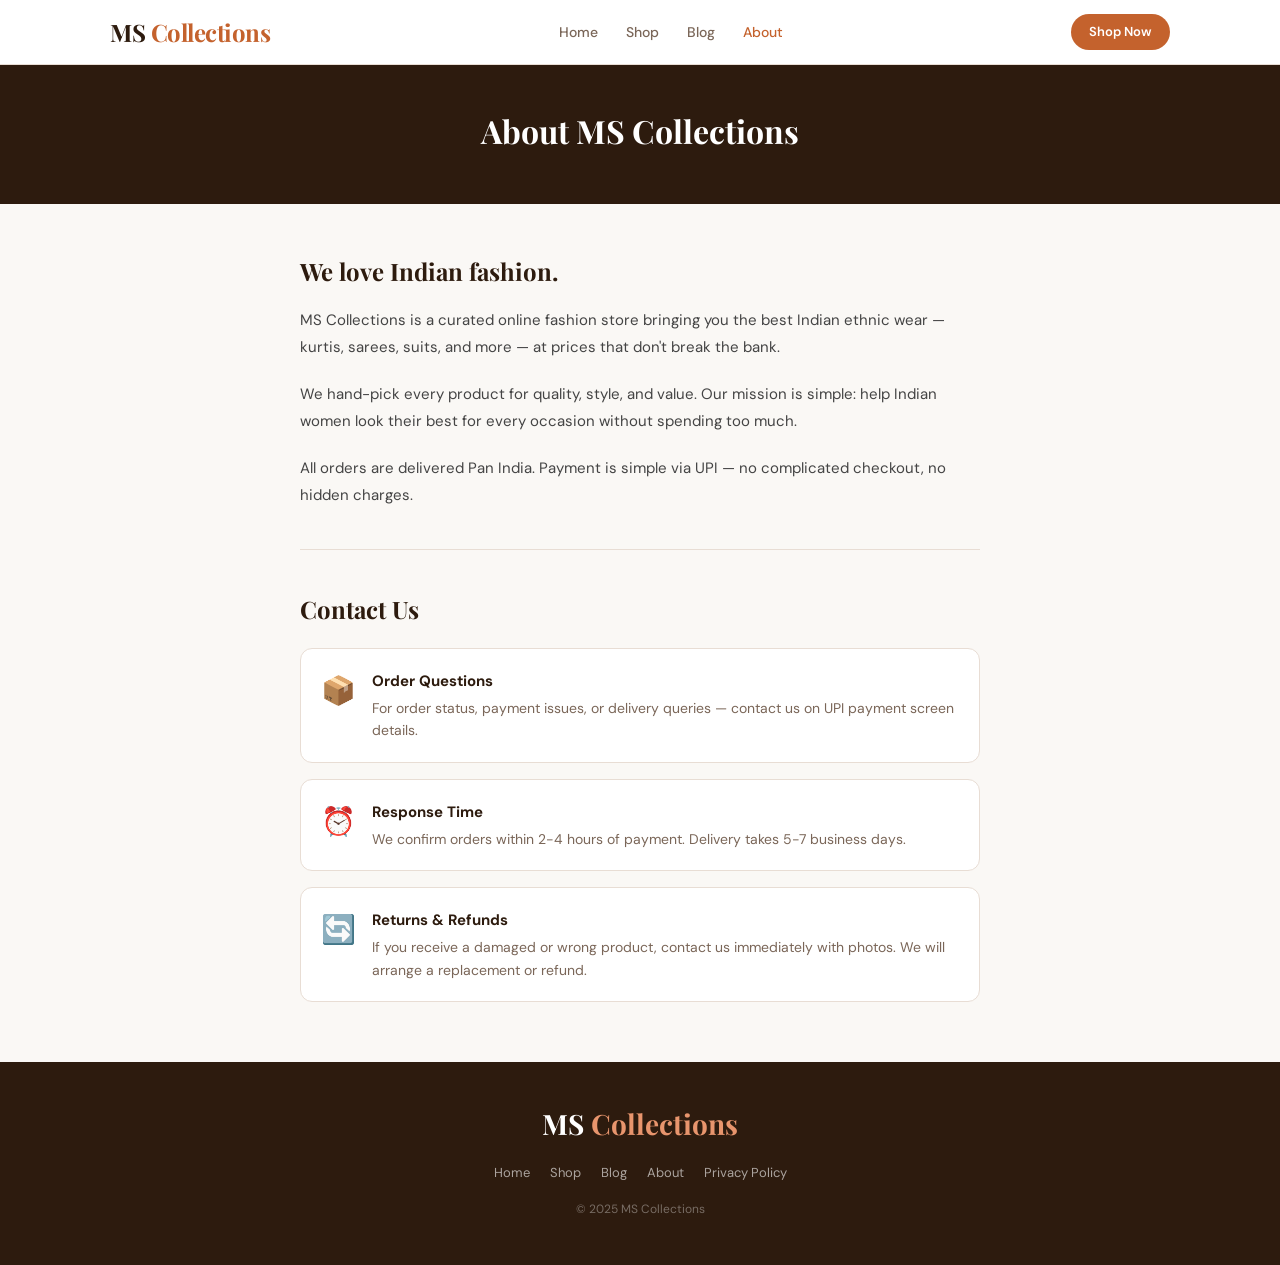
==== about.html @ 74208bf3 "Add files via upload" ====
<!DOCTYPE html>
<html lang="en">
<head>
  <meta charset="UTF-8">
  <meta name="viewport" content="width=device-width, initial-scale=1.0">
  <title>About Us — MS Collections</title>
  <link rel="stylesheet" href="css/style.css">
  <script async src="https://pagead2.googlesyndication.com/pagead/js/adsbygoogle.js?client=ca-pub-4828452503602033"
     crossorigin="anonymous"></script>
</head>
<body>

<nav>
  <div class="nav-inner">
    <a href="index.html" class="logo">MS <span>Collections</span></a>
    <ul class="nav-links">
      <li><a href="index.html">Home</a></li>
      <li><a href="products.html">Shop</a></li>
      <li><a href="blog.html">Blog</a></li>
      <li><a href="about.html" class="active">About</a></li>
    </ul>
    <div class="nav-right">
      <a href="products.html" class="cart-btn">Shop Now</a>
    </div>
  </div>
</nav>

<div style="background:#2d1b0e;padding:40px 20px;text-align:center;color:white">
  <div style="font-family:'Playfair Display',serif;font-size:32px;font-weight:700;margin-bottom:8px">About MS Collections</div>
</div>

<div class="container" style="padding-top:48px;padding-bottom:60px;max-width:720px">

  <div style="font-family:'Playfair Display',serif;font-size:24px;font-weight:700;margin-bottom:16px;color:#2d1b0e">We love Indian fashion.</div>
  <p style="font-size:15px;line-height:1.8;color:#444;margin-bottom:20px">MS Collections is a curated online fashion store bringing you the best Indian ethnic wear — kurtis, sarees, suits, and more — at prices that don't break the bank.</p>
  <p style="font-size:15px;line-height:1.8;color:#444;margin-bottom:20px">We hand-pick every product for quality, style, and value. Our mission is simple: help Indian women look their best for every occasion without spending too much.</p>
  <p style="font-size:15px;line-height:1.8;color:#444;margin-bottom:40px">All orders are delivered Pan India. Payment is simple via UPI — no complicated checkout, no hidden charges.</p>

  <hr style="border:none;border-top:1px solid #e8ddd4;margin:40px 0">

  <!-- CONTACT -->
  <div id="contact">
    <div style="font-family:'Playfair Display',serif;font-size:24px;font-weight:700;margin-bottom:20px;color:#2d1b0e">Contact Us</div>

    <div style="display:grid;gap:16px">
      <div style="background:#fff;border:1px solid #e8ddd4;border-radius:12px;padding:20px;display:flex;align-items:flex-start;gap:16px">
        <div style="font-size:28px">📦</div>
        <div>
          <div style="font-weight:700;margin-bottom:4px">Order Questions</div>
          <div style="font-size:14px;color:#7a6658">For order status, payment issues, or delivery queries — contact us on UPI payment screen details.</div>
        </div>
      </div>
      <div style="background:#fff;border:1px solid #e8ddd4;border-radius:12px;padding:20px;display:flex;align-items:flex-start;gap:16px">
        <div style="font-size:28px">⏰</div>
        <div>
          <div style="font-weight:700;margin-bottom:4px">Response Time</div>
          <div style="font-size:14px;color:#7a6658">We confirm orders within 2-4 hours of payment. Delivery takes 5-7 business days.</div>
        </div>
      </div>
      <div style="background:#fff;border:1px solid #e8ddd4;border-radius:12px;padding:20px;display:flex;align-items:flex-start;gap:16px">
        <div style="font-size:28px">🔄</div>
        <div>
          <div style="font-weight:700;margin-bottom:4px">Returns & Refunds</div>
          <div style="font-size:14px;color:#7a6658">If you receive a damaged or wrong product, contact us immediately with photos. We will arrange a replacement or refund.</div>
        </div>
      </div>
    </div>
  </div>

</div>

<footer>
  <div class="footer-logo">MS <span>Collections</span></div>
  <div class="footer-links">
    <a href="index.html">Home</a>
    <a href="products.html">Shop</a>
    <a href="blog.html">Blog</a>
    <a href="about.html">About</a>
    <a href="privacy.html">Privacy Policy</a>
  </div>
  <p style="margin-top:16px;font-size:12px;opacity:0.5">&copy; 2025 MS Collections</p>
</footer>

</body>
</html>
---- css/style.css ----
@import url('https://fonts.googleapis.com/css2?family=Playfair+Display:wght@400;600;700&family=DM+Sans:wght@300;400;500;600&display=swap');

:root {
  --bg: #faf8f5;
  --bg2: #f3ede6;
  --primary: #2d1b0e;
  --accent: #c4622d;
  --accent2: #e8956d;
  --text: #2d1b0e;
  --text2: #7a6658;
  --text3: #a89080;
  --white: #ffffff;
  --border: #e8ddd4;
  --card-bg: #ffffff;
  --success: #3a7d44;
  --font-display: 'Playfair Display', serif;
  --font-body: 'DM Sans', sans-serif;
  --radius: 12px;
  --radius-sm: 8px;
  --shadow: 0 2px 16px rgba(45,27,14,0.08);
  --shadow-hover: 0 8px 32px rgba(45,27,14,0.14);
}

* { box-sizing: border-box; margin: 0; padding: 0; }

html { scroll-behavior: smooth; }

body {
  font-family: var(--font-body);
  background: var(--bg);
  color: var(--text);
  font-size: 15px;
  line-height: 1.6;
}

/* ── NAV ─────────────────────────────── */
nav {
  background: var(--white);
  border-bottom: 1px solid var(--border);
  position: sticky;
  top: 0;
  z-index: 100;
}

.nav-inner {
  max-width: 1100px;
  margin: 0 auto;
  padding: 0 20px;
  display: flex;
  align-items: center;
  justify-content: space-between;
  height: 64px;
}

.logo {
  font-family: var(--font-display);
  font-size: 24px;
  font-weight: 700;
  color: var(--primary);
  text-decoration: none;
  letter-spacing: -0.5px;
}

.logo span { color: var(--accent); }

.nav-links {
  display: flex;
  gap: 28px;
  list-style: none;
}

.nav-links a {
  text-decoration: none;
  color: var(--text2);
  font-size: 14px;
  font-weight: 500;
  transition: color 0.2s;
}

.nav-links a:hover, .nav-links a.active { color: var(--accent); }

.nav-right { display: flex; align-items: center; gap: 16px; }

.cart-btn {
  background: var(--accent);
  color: white;
  border: none;
  padding: 8px 18px;
  border-radius: 20px;
  font-family: var(--font-body);
  font-size: 13px;
  font-weight: 600;
  cursor: pointer;
  transition: background 0.2s;
  text-decoration: none;
  display: inline-block;
}

.cart-btn:hover { background: #a8501f; }

/* ── CONTAINER ───────────────────────── */
.container {
  max-width: 1100px;
  margin: 0 auto;
  padding: 0 20px;
}

/* ── HERO ────────────────────────────── */
.hero {
  background: linear-gradient(135deg, #2d1b0e 0%, #5c3420 100%);
  color: white;
  padding: 80px 20px;
  text-align: center;
  position: relative;
  overflow: hidden;
}

.hero::before {
  content: '';
  position: absolute;
  top: -50%;
  right: -20%;
  width: 600px;
  height: 600px;
  background: radial-gradient(circle, rgba(196,98,45,0.3) 0%, transparent 70%);
  pointer-events: none;
}

.hero-tag {
  display: inline-block;
  background: rgba(196,98,45,0.3);
  color: var(--accent2);
  font-size: 12px;
  font-weight: 600;
  letter-spacing: .1em;
  text-transform: uppercase;
  padding: 5px 14px;
  border-radius: 20px;
  margin-bottom: 20px;
}

.hero h1 {
  font-family: var(--font-display);
  font-size: clamp(32px, 5vw, 56px);
  font-weight: 700;
  line-height: 1.2;
  margin-bottom: 16px;
}

.hero p {
  font-size: 16px;
  color: rgba(255,255,255,0.7);
  margin-bottom: 32px;
  max-width: 500px;
  margin-left: auto;
  margin-right: auto;
}

.hero-btns { display: flex; gap: 12px; justify-content: center; flex-wrap: wrap; }

.btn-primary {
  background: var(--accent);
  color: white;
  padding: 13px 28px;
  border-radius: 24px;
  text-decoration: none;
  font-weight: 600;
  font-size: 14px;
  transition: all 0.2s;
  display: inline-block;
}

.btn-primary:hover { background: #a8501f; transform: translateY(-1px); }

.btn-outline {
  background: transparent;
  color: white;
  padding: 13px 28px;
  border-radius: 24px;
  border: 1.5px solid rgba(255,255,255,0.4);
  text-decoration: none;
  font-weight: 600;
  font-size: 14px;
  transition: all 0.2s;
  display: inline-block;
}

.btn-outline:hover { background: rgba(255,255,255,0.1); }

/* ── SECTION TITLES ──────────────────── */
.section-header {
  text-align: center;
  margin-bottom: 40px;
}

.section-tag {
  font-size: 12px;
  font-weight: 600;
  letter-spacing: .1em;
  text-transform: uppercase;
  color: var(--accent);
  margin-bottom: 8px;
}

.section-title {
  font-family: var(--font-display);
  font-size: 32px;
  font-weight: 700;
  color: var(--primary);
}

/* ── PRODUCT CARD ────────────────────── */
.products-grid {
  display: grid;
  grid-template-columns: repeat(auto-fill, minmax(230px, 1fr));
  gap: 20px;
}

.product-card {
  background: var(--card-bg);
  border-radius: var(--radius);
  overflow: hidden;
  border: 1px solid var(--border);
  transition: all 0.25s;
  text-decoration: none;
  color: inherit;
  display: block;
}

.product-card:hover {
  transform: translateY(-4px);
  box-shadow: var(--shadow-hover);
}

.product-img {
  width: 100%;
  height: 220px;
  object-fit: cover;
  background: var(--bg2);
  display: flex;
  align-items: center;
  justify-content: center;
  font-size: 40px;
}

.product-img img {
  width: 100%;
  height: 100%;
  object-fit: cover;
}

.product-info { padding: 14px 16px; }

.product-category {
  font-size: 11px;
  font-weight: 600;
  text-transform: uppercase;
  letter-spacing: .08em;
  color: var(--accent);
  margin-bottom: 4px;
}

.product-name {
  font-size: 14px;
  font-weight: 600;
  color: var(--primary);
  margin-bottom: 8px;
  line-height: 1.4;
}

.product-price {
  font-size: 18px;
  font-weight: 700;
  color: var(--accent);
}

.product-price span {
  font-size: 13px;
  font-weight: 400;
  color: var(--text3);
  margin-left: 6px;
}

.add-cart-btn {
  display: block;
  width: 100%;
  background: var(--primary);
  color: white;
  border: none;
  padding: 10px;
  border-radius: var(--radius-sm);
  font-family: var(--font-body);
  font-size: 13px;
  font-weight: 600;
  cursor: pointer;
  margin-top: 10px;
  transition: background 0.2s;
  text-align: center;
}

.add-cart-btn:hover { background: var(--accent); }

/* ── CATEGORIES BAR ──────────────────── */
.categories {
  display: flex;
  gap: 10px;
  flex-wrap: wrap;
  margin-bottom: 28px;
}

.cat-btn {
  background: var(--white);
  border: 1.5px solid var(--border);
  color: var(--text2);
  padding: 7px 16px;
  border-radius: 20px;
  font-family: var(--font-body);
  font-size: 13px;
  font-weight: 500;
  cursor: pointer;
  transition: all 0.2s;
}

.cat-btn:hover, .cat-btn.active {
  background: var(--accent);
  border-color: var(--accent);
  color: white;
}

/* ── BLOG CARD ───────────────────────── */
.blogs-grid {
  display: grid;
  grid-template-columns: repeat(auto-fill, minmax(300px, 1fr));
  gap: 24px;
}

.blog-card {
  background: var(--card-bg);
  border-radius: var(--radius);
  overflow: hidden;
  border: 1px solid var(--border);
  transition: all 0.25s;
  text-decoration: none;
  color: inherit;
  display: block;
}

.blog-card:hover { transform: translateY(-3px); box-shadow: var(--shadow-hover); }

.blog-card img {
  width: 100%;
  height: 180px;
  object-fit: cover;
  background: var(--bg2);
}

.blog-info { padding: 18px; }

.blog-cat {
  font-size: 11px;
  font-weight: 600;
  text-transform: uppercase;
  letter-spacing: .08em;
  color: var(--accent);
  margin-bottom: 6px;
}

.blog-title {
  font-family: var(--font-display);
  font-size: 17px;
  font-weight: 600;
  color: var(--primary);
  margin-bottom: 8px;
  line-height: 1.4;
}

.blog-excerpt {
  font-size: 13px;
  color: var(--text2);
  line-height: 1.6;
  margin-bottom: 12px;
}

.blog-date { font-size: 12px; color: var(--text3); }

/* ── ADSENSE PLACEHOLDER ─────────────── */
.ad-slot {
  background: var(--bg2);
  border: 1px dashed var(--border);
  border-radius: var(--radius-sm);
  padding: 20px;
  text-align: center;
  color: var(--text3);
  font-size: 12px;
  margin: 24px 0;
}

.ad-slot-banner { height: 90px; line-height: 70px; }

.ad-slot-square { height: 250px; line-height: 230px; }

/* ── SECTION SPACING ─────────────────── */
.section { padding: 60px 0; }

.section-alt { background: var(--bg2); }

/* ── ORDER PAGE ──────────────────────── */
.order-box {
  max-width: 600px;
  margin: 40px auto;
  background: var(--card-bg);
  border-radius: var(--radius);
  border: 1px solid var(--border);
  padding: 32px;
}

.upi-box {
  background: var(--bg2);
  border-radius: var(--radius);
  padding: 24px;
  text-align: center;
  margin: 24px 0;
}

.upi-id {
  font-size: 22px;
  font-weight: 700;
  color: var(--accent);
  font-family: var(--font-display);
  margin: 8px 0;
}

.qr-placeholder {
  width: 160px;
  height: 160px;
  background: var(--border);
  border-radius: 8px;
  margin: 16px auto;
  display: flex;
  align-items: center;
  justify-content: center;
  font-size: 12px;
  color: var(--text3);
}

/* ── FOOTER ──────────────────────────── */
footer {
  background: var(--primary);
  color: rgba(255,255,255,0.7);
  padding: 40px 20px;
  text-align: center;
}

footer .footer-logo {
  font-family: var(--font-display);
  font-size: 28px;
  font-weight: 700;
  color: white;
  margin-bottom: 12px;
}

footer .footer-logo span { color: var(--accent2); }

footer p { font-size: 13px; margin-bottom: 6px; }

footer a { color: var(--accent2); text-decoration: none; }

.footer-links {
  display: flex;
  gap: 20px;
  justify-content: center;
  margin: 16px 0;
  flex-wrap: wrap;
}

.footer-links a { color: rgba(255,255,255,0.6); font-size: 13px; text-decoration: none; }
.footer-links a:hover { color: var(--accent2); }

/* ── PRODUCT DETAIL ──────────────────── */
.product-detail-grid {
  display: grid;
  grid-template-columns: 1fr 1fr;
  gap: 48px;
  padding: 40px 0;
}

.product-detail-img {
  border-radius: var(--radius);
  overflow: hidden;
  background: var(--bg2);
  height: 420px;
  display: flex;
  align-items: center;
  justify-content: center;
  font-size: 80px;
}

.size-btns, .color-btns {
  display: flex;
  gap: 8px;
  flex-wrap: wrap;
  margin: 10px 0;
}

.size-btn {
  border: 1.5px solid var(--border);
  background: var(--white);
  color: var(--text);
  padding: 6px 14px;
  border-radius: 6px;
  font-family: var(--font-body);
  font-size: 13px;
  cursor: pointer;
  transition: all 0.2s;
}

.size-btn:hover, .size-btn.selected {
  border-color: var(--accent);
  background: var(--accent);
  color: white;
}

.color-btn {
  width: 28px;
  height: 28px;
  border-radius: 50%;
  border: 2px solid var(--border);
  cursor: pointer;
  transition: border-color 0.2s;
}

.color-btn.selected { border-color: var(--accent); }

.buy-now-btn {
  display: block;
  width: 100%;
  background: var(--accent);
  color: white;
  border: none;
  padding: 16px;
  border-radius: 12px;
  font-family: var(--font-body);
  font-size: 16px;
  font-weight: 700;
  cursor: pointer;
  margin-top: 20px;
  transition: all 0.2s;
  text-align: center;
  text-decoration: none;
}

.buy-now-btn:hover { background: #a8501f; transform: translateY(-1px); }

/* ── MISC ────────────────────────────── */
.badge {
  display: inline-block;
  font-size: 11px;
  padding: 3px 10px;
  border-radius: 12px;
  font-weight: 600;
}

.badge-success { background: #d4edda; color: var(--success); }
.badge-info { background: #d0e8ff; color: #185FA5; }

.breadcrumb {
  font-size: 13px;
  color: var(--text3);
  padding: 16px 0;
}

.breadcrumb a { color: var(--accent); text-decoration: none; }

/* ── MOBILE ──────────────────────────── */
@media (max-width: 768px) {
  .nav-links { display: none; }
  .hero { padding: 60px 20px; }
  .product-detail-grid { grid-template-columns: 1fr; gap: 24px; }
  .section { padding: 40px 0; }
  .section-title { font-size: 26px; }
}
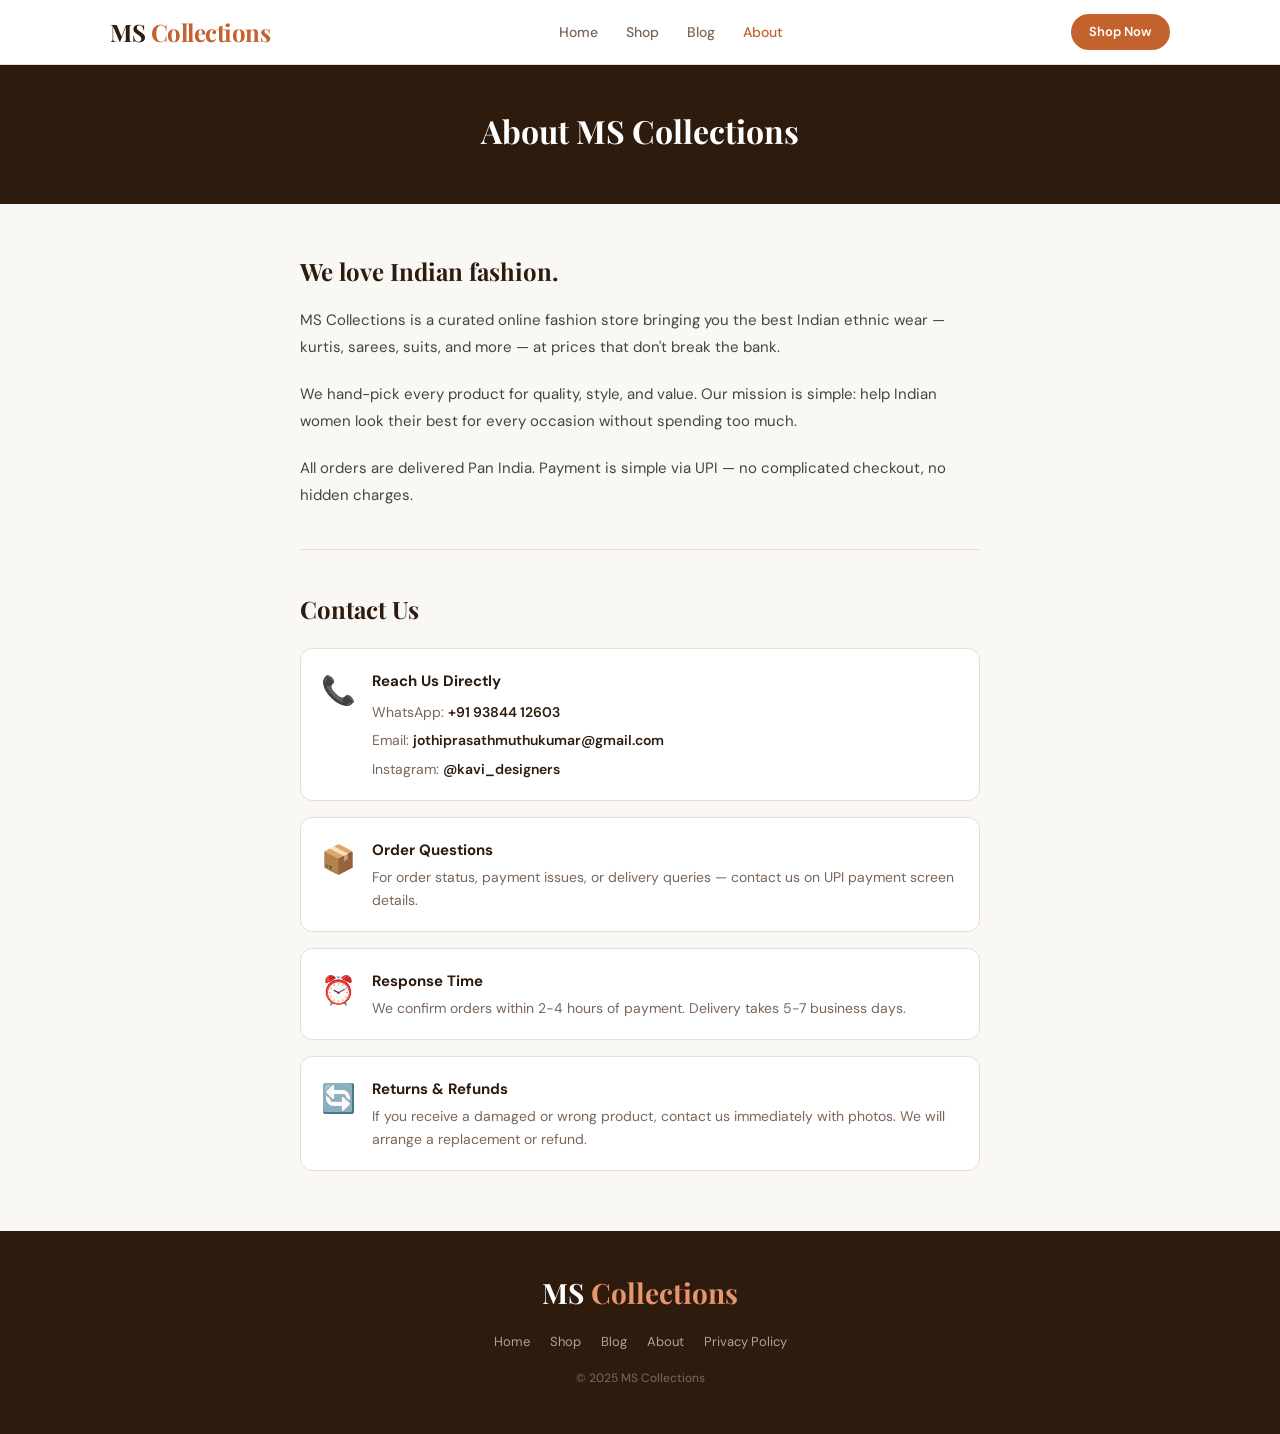
==== commit 3b47f8dd: "Add files via upload" ====
--- a/about.html
+++ b/about.html
@@ -1,7 +1,17 @@
 <!DOCTYPE html>
 <html lang="en">
 <head>
+  <!-- Google tag (gtag.js) -->
+<script async src="https://www.googletagmanager.com/gtag/js?id=G-D6CD2KXTHZ"></script>
+<script>
+  window.dataLayer = window.dataLayer || [];
+  function gtag(){dataLayer.push(arguments);}
+  gtag('js', new Date());
+
+  gtag('config', 'G-D6CD2KXTHZ');
+</script>
   <meta charset="UTF-8">
+  <link rel="icon" href="data:image/svg+xml,<svg xmlns='http://www.w3.org/2000/svg' viewBox='0 0 100 100'><rect width='100' height='100' fill='white'/><text y='1em' font-size='70' x='50%' text-anchor='middle' fill='%232d1b0e' font-family='serif' font-weight='bold'>MS</text></svg>">
   <meta name="viewport" content="width=device-width, initial-scale=1.0">
   <title>About Us — MS Collections</title>
   <link rel="stylesheet" href="css/style.css">
@@ -44,6 +54,34 @@
 
     <div style="display:grid;gap:16px">
       <div style="background:#fff;border:1px solid #e8ddd4;border-radius:12px;padding:20px;display:flex;align-items:flex-start;gap:16px">
+  <div style="font-size:28px">📞</div>
+  <div>
+    <div style="font-weight:700;margin-bottom:8px">Reach Us Directly</div>
+    
+    <div style="font-size:14px;color:#7a6658;margin-bottom:6px">
+      WhatsApp: 
+      <a href="https://wa.me/91YOURNUMBER" target="_blank" style="color:#2d1b0e;text-decoration:none;font-weight:600">
+        +91 93844 12603
+      </a>
+    </div>
+
+    <div style="font-size:14px;color:#7a6658;margin-bottom:6px">
+      Email: 
+      <a href="mailto:youremail@example.com" style="color:#2d1b0e;text-decoration:none;font-weight:600">
+        jothiprasathmuthukumar@gmail.com
+      </a>
+    </div>
+
+    <div style="font-size:14px;color:#7a6658">
+      Instagram: 
+      <a href="https://instagram.com/yourusername" target="_blank" style="color:#2d1b0e;text-decoration:none;font-weight:600">
+        @kavi_designers
+      </a>
+    </div>
+
+  </div>
+</div>
+      <div style="background:#fff;border:1px solid #e8ddd4;border-radius:12px;padding:20px;display:flex;align-items:flex-start;gap:16px">
         <div style="font-size:28px">📦</div>
         <div>
           <div style="font-weight:700;margin-bottom:4px">Order Questions</div>
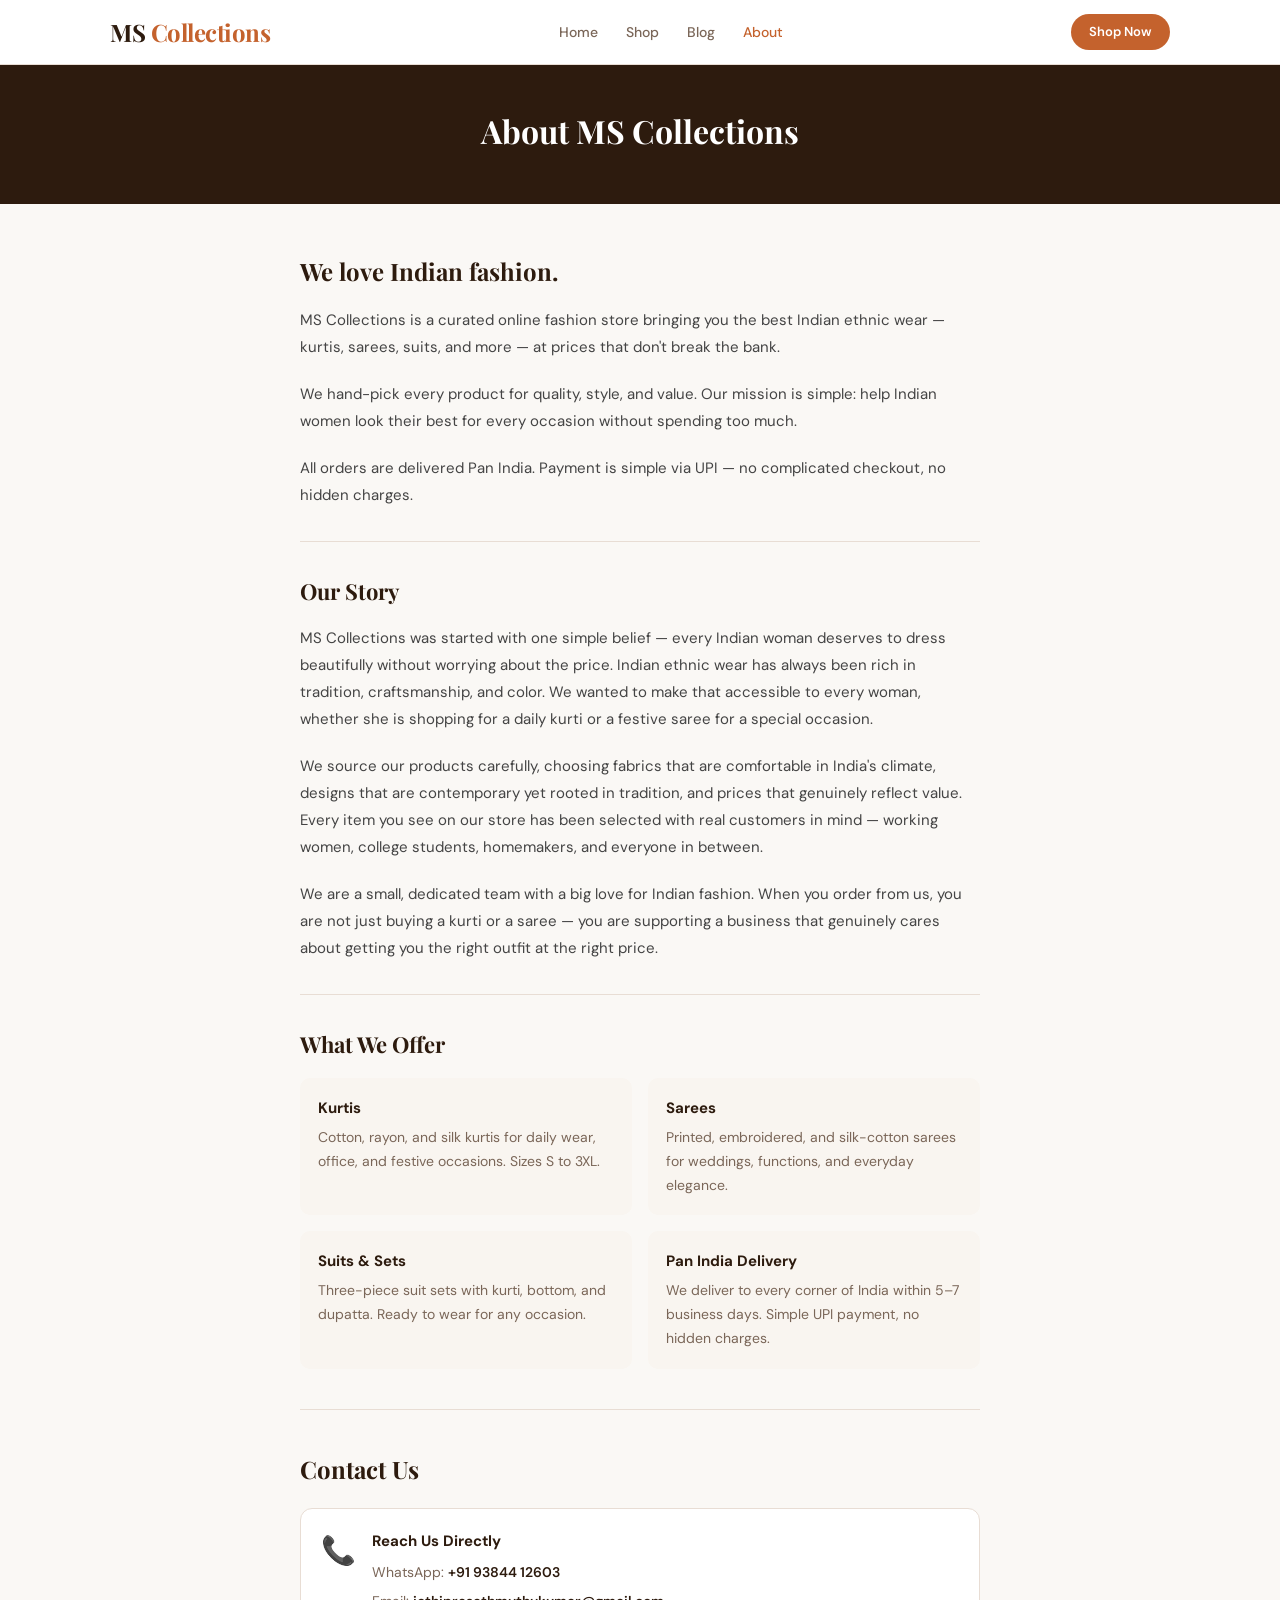
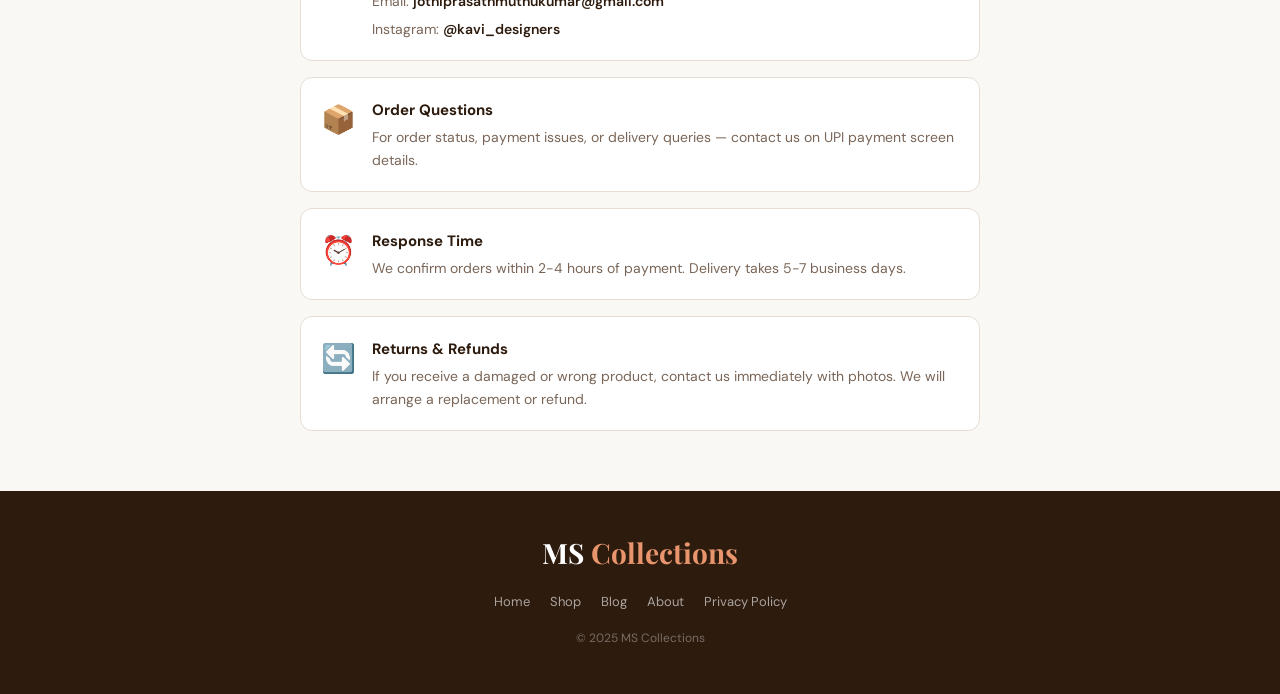
==== commit df112093: "Add files via upload" ====
--- a/about.html
+++ b/about.html
@@ -13,6 +13,7 @@
   <meta charset="UTF-8">
   <link rel="icon" href="data:image/svg+xml,<svg xmlns='http://www.w3.org/2000/svg' viewBox='0 0 100 100'><rect width='100' height='100' fill='white'/><text y='1em' font-size='70' x='50%' text-anchor='middle' fill='%232d1b0e' font-family='serif' font-weight='bold'>MS</text></svg>">
   <meta name="viewport" content="width=device-width, initial-scale=1.0">
+  <meta name="description" content="Learn about MS Collections — a curated online store for Indian ethnic wear including kurtis, sarees, and suits. Contact us on WhatsApp, email, or Instagram for orders and queries.">
   <title>About Us — MS Collections</title>
   <link rel="stylesheet" href="css/style.css">
   <script async src="https://pagead2.googlesyndication.com/pagead/js/adsbygoogle.js?client=ca-pub-4828452503602033"
@@ -44,7 +45,38 @@
   <div style="font-family:'Playfair Display',serif;font-size:24px;font-weight:700;margin-bottom:16px;color:#2d1b0e">We love Indian fashion.</div>
   <p style="font-size:15px;line-height:1.8;color:#444;margin-bottom:20px">MS Collections is a curated online fashion store bringing you the best Indian ethnic wear — kurtis, sarees, suits, and more — at prices that don't break the bank.</p>
   <p style="font-size:15px;line-height:1.8;color:#444;margin-bottom:20px">We hand-pick every product for quality, style, and value. Our mission is simple: help Indian women look their best for every occasion without spending too much.</p>
-  <p style="font-size:15px;line-height:1.8;color:#444;margin-bottom:40px">All orders are delivered Pan India. Payment is simple via UPI — no complicated checkout, no hidden charges.</p>
+  <p style="font-size:15px;line-height:1.8;color:#444;margin-bottom:20px">All orders are delivered Pan India. Payment is simple via UPI — no complicated checkout, no hidden charges.</p>
+
+  <hr style="border:none;border-top:1px solid #e8ddd4;margin:32px 0">
+
+  <div style="font-family:'Playfair Display',serif;font-size:22px;font-weight:700;margin-bottom:16px;color:#2d1b0e">Our Story</div>
+  <p style="font-size:15px;line-height:1.8;color:#444;margin-bottom:20px">MS Collections was started with one simple belief — every Indian woman deserves to dress beautifully without worrying about the price. Indian ethnic wear has always been rich in tradition, craftsmanship, and color. We wanted to make that accessible to every woman, whether she is shopping for a daily kurti or a festive saree for a special occasion.</p>
+  <p style="font-size:15px;line-height:1.8;color:#444;margin-bottom:20px">We source our products carefully, choosing fabrics that are comfortable in India's climate, designs that are contemporary yet rooted in tradition, and prices that genuinely reflect value. Every item you see on our store has been selected with real customers in mind — working women, college students, homemakers, and everyone in between.</p>
+  <p style="font-size:15px;line-height:1.8;color:#444;margin-bottom:20px">We are a small, dedicated team with a big love for Indian fashion. When you order from us, you are not just buying a kurti or a saree — you are supporting a business that genuinely cares about getting you the right outfit at the right price.</p>
+
+  <hr style="border:none;border-top:1px solid #e8ddd4;margin:32px 0">
+
+  <div style="font-family:'Playfair Display',serif;font-size:22px;font-weight:700;margin-bottom:16px;color:#2d1b0e">What We Offer</div>
+  <div style="display:grid;grid-template-columns:1fr 1fr;gap:16px;margin-bottom:32px">
+    <div style="background:#f9f5f0;border-radius:10px;padding:18px">
+      <div style="font-weight:700;margin-bottom:6px;color:#2d1b0e">Kurtis</div>
+      <div style="font-size:14px;color:#7a6658;line-height:1.7">Cotton, rayon, and silk kurtis for daily wear, office, and festive occasions. Sizes S to 3XL.</div>
+    </div>
+    <div style="background:#f9f5f0;border-radius:10px;padding:18px">
+      <div style="font-weight:700;margin-bottom:6px;color:#2d1b0e">Sarees</div>
+      <div style="font-size:14px;color:#7a6658;line-height:1.7">Printed, embroidered, and silk-cotton sarees for weddings, functions, and everyday elegance.</div>
+    </div>
+    <div style="background:#f9f5f0;border-radius:10px;padding:18px">
+      <div style="font-weight:700;margin-bottom:6px;color:#2d1b0e">Suits &amp; Sets</div>
+      <div style="font-size:14px;color:#7a6658;line-height:1.7">Three-piece suit sets with kurti, bottom, and dupatta. Ready to wear for any occasion.</div>
+    </div>
+    <div style="background:#f9f5f0;border-radius:10px;padding:18px">
+      <div style="font-weight:700;margin-bottom:6px;color:#2d1b0e">Pan India Delivery</div>
+      <div style="font-size:14px;color:#7a6658;line-height:1.7">We deliver to every corner of India within 5–7 business days. Simple UPI payment, no hidden charges.</div>
+    </div>
+  </div>
+
+  <style>@media(max-width:600px){.about-grid{grid-template-columns:1fr !important}}</style>
 
   <hr style="border:none;border-top:1px solid #e8ddd4;margin:40px 0">
 
@@ -60,21 +92,21 @@
     
     <div style="font-size:14px;color:#7a6658;margin-bottom:6px">
       WhatsApp: 
-      <a href="https://wa.me/91YOURNUMBER" target="_blank" style="color:#2d1b0e;text-decoration:none;font-weight:600">
+      <a href="https://wa.me/919384412603" target="_blank" style="color:#2d1b0e;text-decoration:none;font-weight:600">
         +91 93844 12603
       </a>
     </div>
 
     <div style="font-size:14px;color:#7a6658;margin-bottom:6px">
       Email: 
-      <a href="mailto:youremail@example.com" style="color:#2d1b0e;text-decoration:none;font-weight:600">
+      <a href="mailto:jothiprasathmuthukumar@gmail.com" style="color:#2d1b0e;text-decoration:none;font-weight:600">
         jothiprasathmuthukumar@gmail.com
       </a>
     </div>
 
     <div style="font-size:14px;color:#7a6658">
       Instagram: 
-      <a href="https://instagram.com/yourusername" target="_blank" style="color:#2d1b0e;text-decoration:none;font-weight:600">
+      <a href="https://instagram.com/kavi_designers" target="_blank" style="color:#2d1b0e;text-decoration:none;font-weight:600">
         @kavi_designers
       </a>
     </div>
